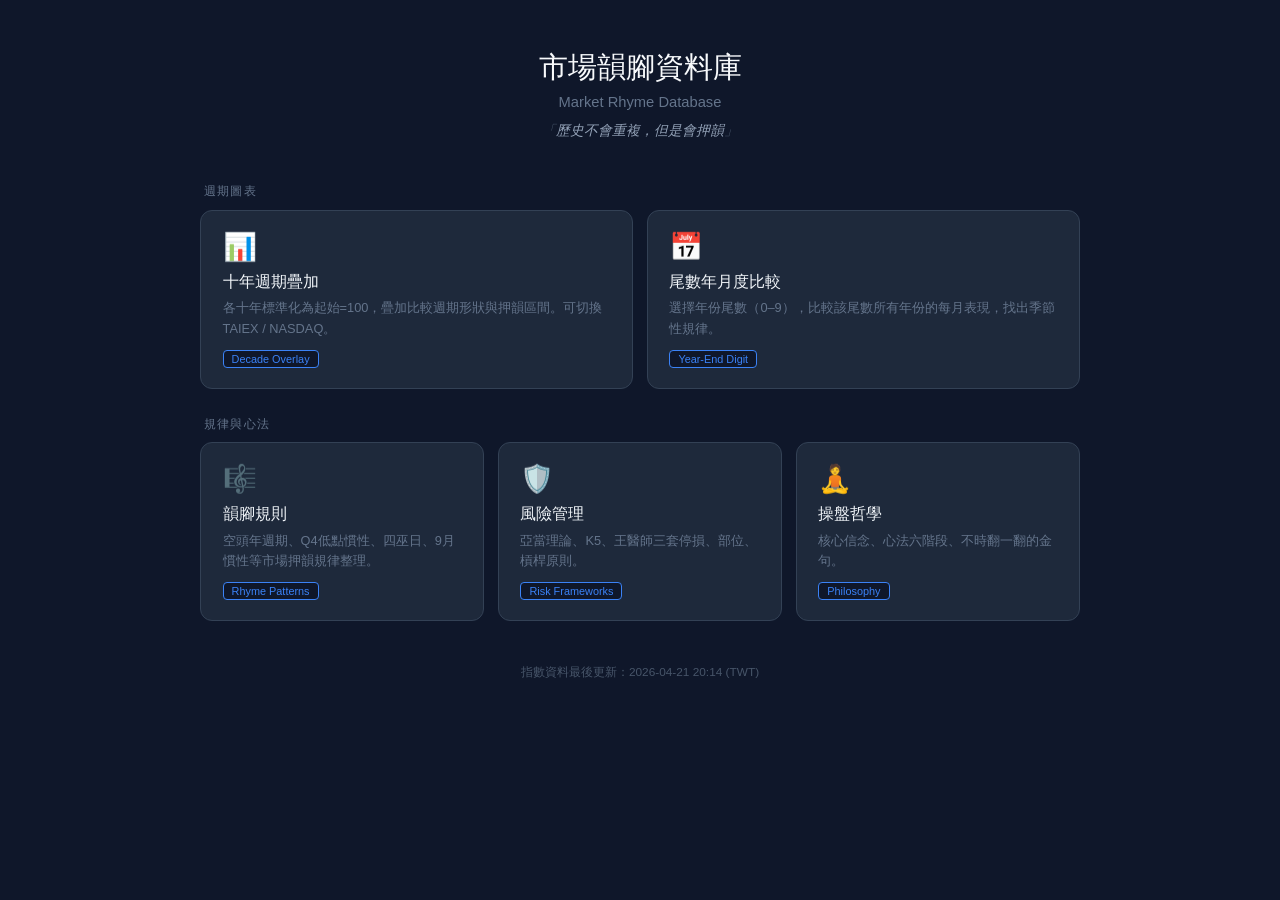
==== index.html @ 53bfaa69 "Add rhyme patterns, risk management, and philosophy pages - data/rhymes.json holds 10 market pattern" ====
<!DOCTYPE html>
<html lang="zh-TW">
<head>
<meta charset="UTF-8">
<meta name="viewport" content="width=device-width, initial-scale=1.0">
<title>市場韻腳資料庫</title>
<style>
  * { box-sizing: border-box; margin: 0; padding: 0; }
  body { font-family: -apple-system, BlinkMacSystemFont, 'Segoe UI', sans-serif;
    background: #0f172a; color: #e2e8f0; min-height: 100vh;
    display: flex; flex-direction: column; align-items: center;
    padding: 3rem 1.5rem 2rem; }
  h1 { font-size: 1.8rem; font-weight: 500; margin-bottom: 0.4rem; color: #f8fafc; text-align: center; }
  p.sub { font-size: 0.92rem; color: #64748b; margin-bottom: 0.75rem; text-align: center; max-width: 560px; }
  blockquote { font-size: 0.86rem; color: #94a3b8; font-style: italic; margin-bottom: 2.75rem;
    text-align: center; max-width: 560px; }
  blockquote::before { content: '「'; color: #475569; }
  blockquote::after  { content: '」'; color: #475569; }
  .section-label { font-size: 0.74rem; color: #64748b; text-transform: uppercase; letter-spacing: 0.1em;
    align-self: flex-start; max-width: 880px; width: 100%; margin: 0 auto 0.6rem; padding-left: 4px; }
  .cards { display: grid; grid-template-columns: repeat(auto-fit, minmax(220px, 1fr));
    gap: 0.85rem; width: 100%; max-width: 880px; margin-bottom: 1.75rem; }
  .card { background: #1e293b; border: 0.5px solid #334155; border-radius: 12px;
    padding: 1.25rem 1.35rem; text-decoration: none; color: inherit;
    transition: border-color 0.2s, transform 0.2s; display: flex; flex-direction: column; }
  .card:hover { border-color: #3b82f6; transform: translateY(-2px); }
  .card-icon { font-size: 1.7rem; margin-bottom: 0.55rem; }
  .card-title { font-size: 1rem; font-weight: 500; color: #f1f5f9; margin-bottom: 0.35rem; }
  .card-desc { font-size: 0.8rem; color: #64748b; line-height: 1.6; flex: 1; }
  .badge { display: inline-block; margin-top: 0.65rem; font-size: 0.68rem;
    padding: 2px 8px; border-radius: 4px; background: #0f172a; color: #3b82f6;
    border: 0.5px solid #3b82f6; align-self: flex-start; }
  #lastUpdated { margin-top: 1rem; font-size: 0.74rem; color: #475569; text-align: center; }
</style>
</head>
<body>
<h1>市場韻腳資料庫</h1>
<p class="sub">Market Rhyme Database</p>
<blockquote>歷史不會重複，但是會押韻</blockquote>

<div class="section-label">週期圖表</div>
<div class="cards">
  <a class="card" href="pages/decade.html">
    <div class="card-icon">📊</div>
    <div class="card-title">十年週期疊加</div>
    <div class="card-desc">各十年標準化為起始=100，疊加比較週期形狀與押韻區間。可切換 TAIEX / NASDAQ。</div>
    <span class="badge">Decade Overlay</span>
  </a>

  <a class="card" href="pages/yearly.html">
    <div class="card-icon">📅</div>
    <div class="card-title">尾數年月度比較</div>
    <div class="card-desc">選擇年份尾數（0–9），比較該尾數所有年份的每月表現，找出季節性規律。</div>
    <span class="badge">Year-End Digit</span>
  </a>
</div>

<div class="section-label">規律與心法</div>
<div class="cards">
  <a class="card" href="pages/rhymes.html">
    <div class="card-icon">🎼</div>
    <div class="card-title">韻腳規則</div>
    <div class="card-desc">空頭年週期、Q4低點慣性、四巫日、9月慣性等市場押韻規律整理。</div>
    <span class="badge">Rhyme Patterns</span>
  </a>

  <a class="card" href="pages/risk.html">
    <div class="card-icon">🛡️</div>
    <div class="card-title">風險管理</div>
    <div class="card-desc">亞當理論、K5、王醫師三套停損、部位、槓桿原則。</div>
    <span class="badge">Risk Frameworks</span>
  </a>

  <a class="card" href="pages/philosophy.html">
    <div class="card-icon">🧘</div>
    <div class="card-title">操盤哲學</div>
    <div class="card-desc">核心信念、心法六階段、不時翻一翻的金句。</div>
    <span class="badge">Philosophy</span>
  </a>
</div>

<div id="lastUpdated">載入中...</div>

<script>
fetch('data/indices.json').then(r => r.json()).then(d => {
  document.getElementById('lastUpdated').textContent = '指數資料最後更新：' + d.lastUpdated;
}).catch(() => {
  document.getElementById('lastUpdated').textContent = '指數資料尚未載入，請先執行 GitHub Actions';
});
</script>
</body>
</html>
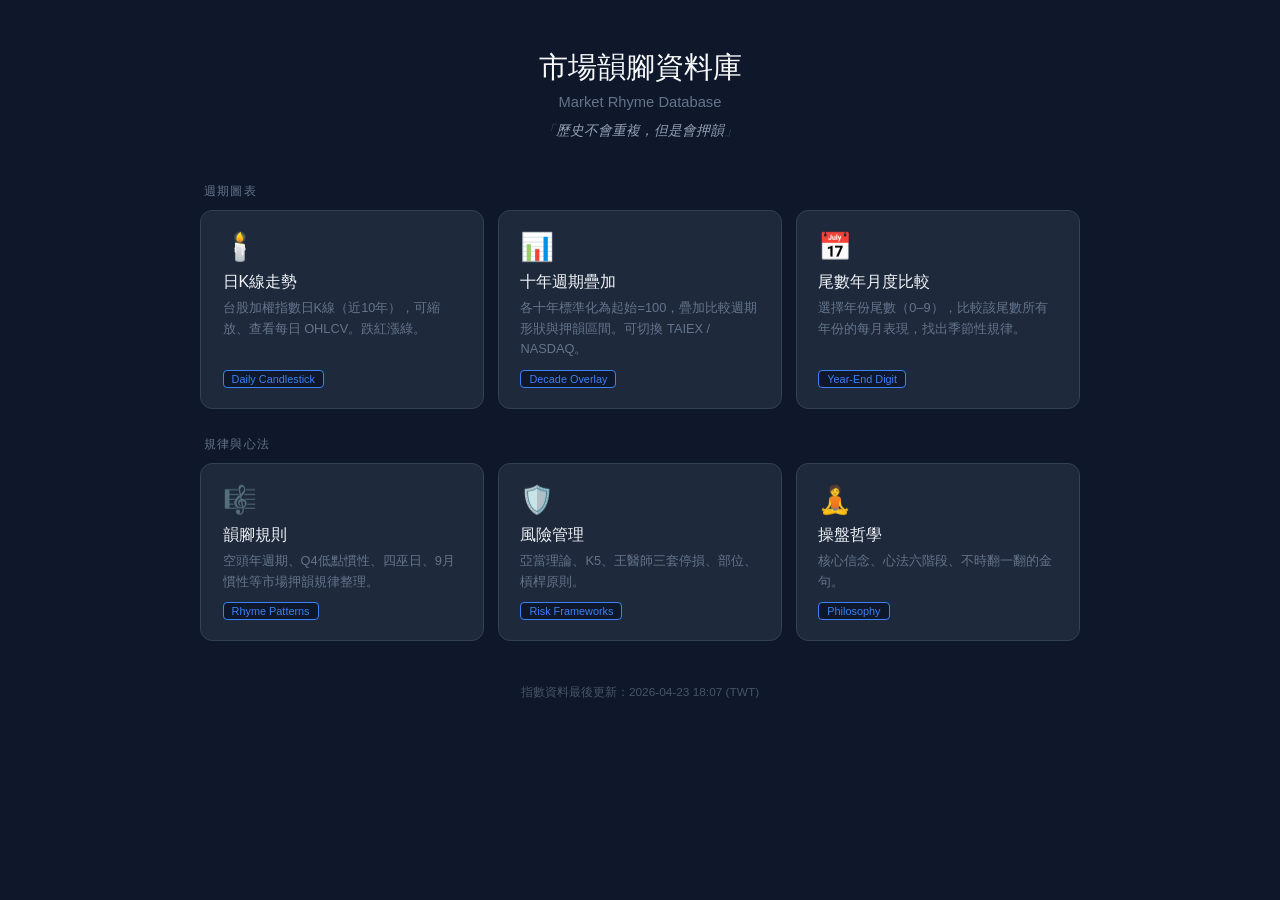
==== commit 1b7096fb: "feat: add daily candlestick chart page (kline.html) New /pages/kline.html renders TAIEX.daily from i" ====
--- a/index.html
+++ b/index.html
@@ -40,6 +40,13 @@
 
 <div class="section-label">週期圖表</div>
 <div class="cards">
+  <a class="card" href="pages/kline.html">
+    <div class="card-icon">🕯️</div>
+    <div class="card-title">日K線走勢</div>
+    <div class="card-desc">台股加權指數日K線（近10年），可縮放、查看每日 OHLCV。跌紅漲綠。</div>
+    <span class="badge">Daily Candlestick</span>
+  </a>
+
   <a class="card" href="pages/decade.html">
     <div class="card-icon">📊</div>
     <div class="card-title">十年週期疊加</div>
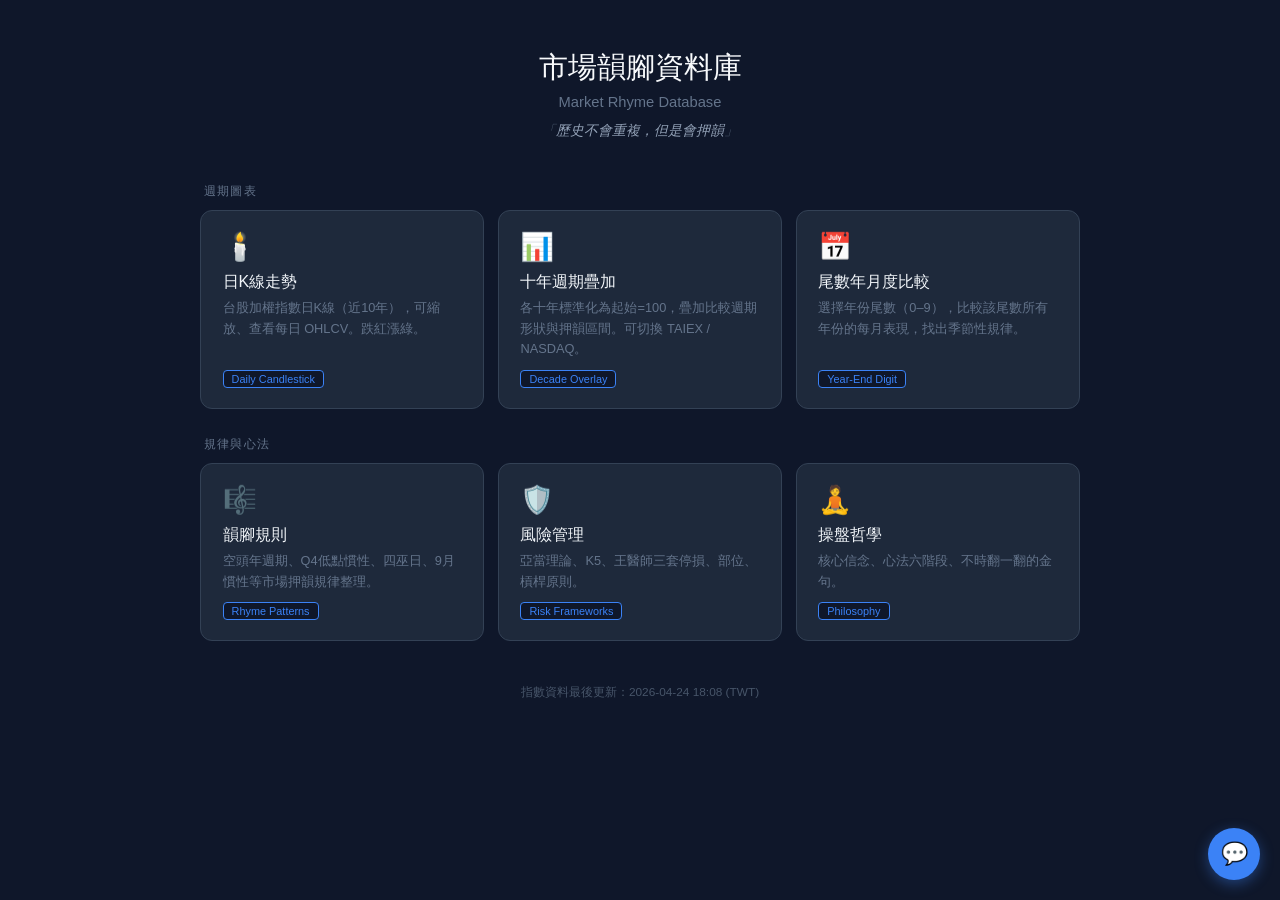
==== commit 4e3077b6: "feat: add AI chat assistant on every page - New js/chat.js auto-injects floating button (bottom-righ" ====
--- a/index.html
+++ b/index.html
@@ -95,5 +95,6 @@
   document.getElementById('lastUpdated').textContent = '指數資料尚未載入，請先執行 GitHub Actions';
 });
 </script>
+<script src="js/chat.js"></script>
 </body>
 </html>
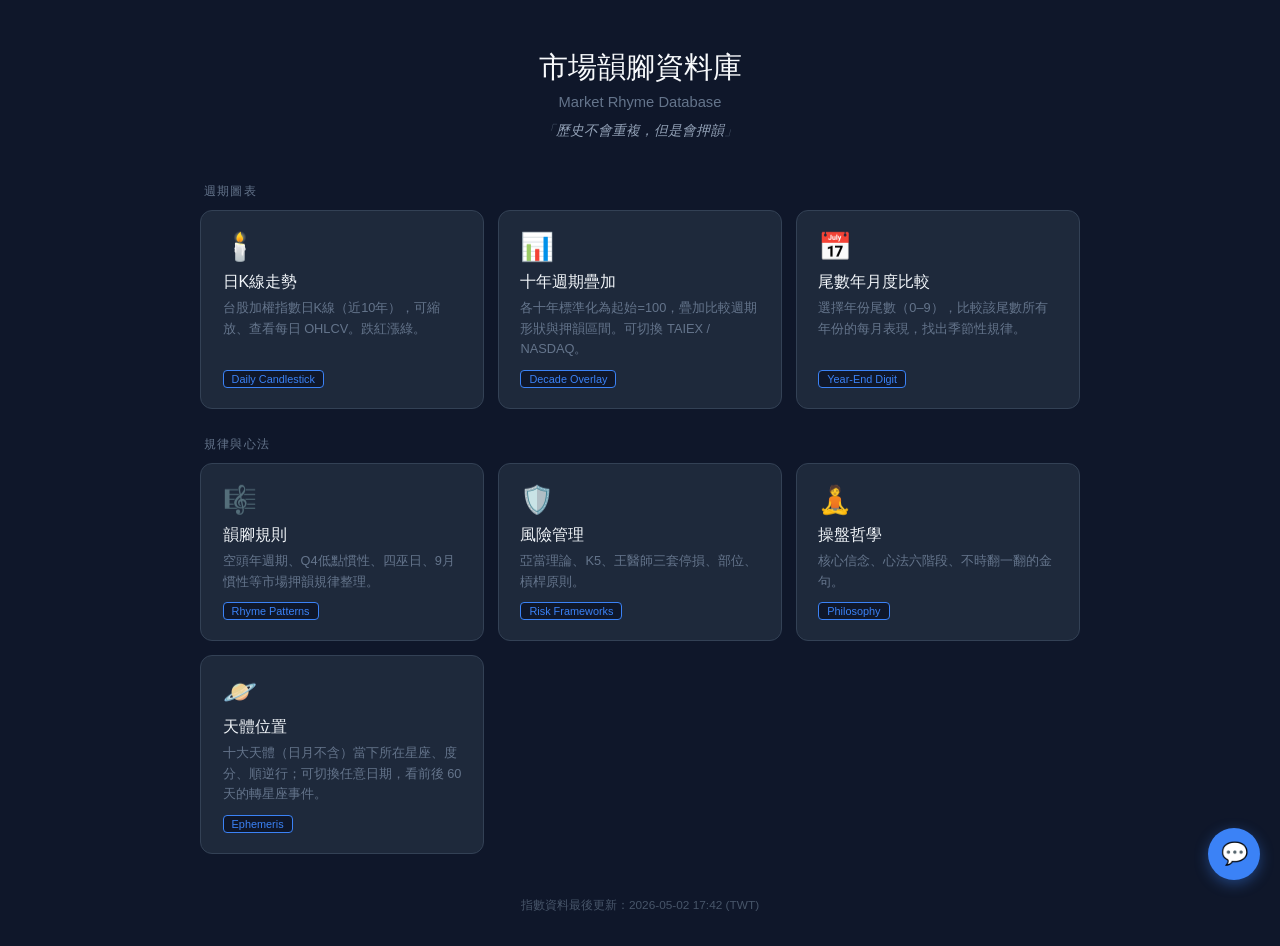
==== commit 611b0c6b: "feat: add Uranus/Neptune/Pluto + ephemeris page showing today's planets Data layer - gen_celestial.p" ====
--- a/index.html
+++ b/index.html
@@ -84,6 +84,13 @@
     <div class="card-desc">核心信念、心法六階段、不時翻一翻的金句。</div>
     <span class="badge">Philosophy</span>
   </a>
+
+  <a class="card" href="pages/celestial.html">
+    <div class="card-icon">🪐</div>
+    <div class="card-title">天體位置</div>
+    <div class="card-desc">十大天體（日月不含）當下所在星座、度分、順逆行；可切換任意日期，看前後 60 天的轉星座事件。</div>
+    <span class="badge">Ephemeris</span>
+  </a>
 </div>
 
 <div id="lastUpdated">載入中...</div>
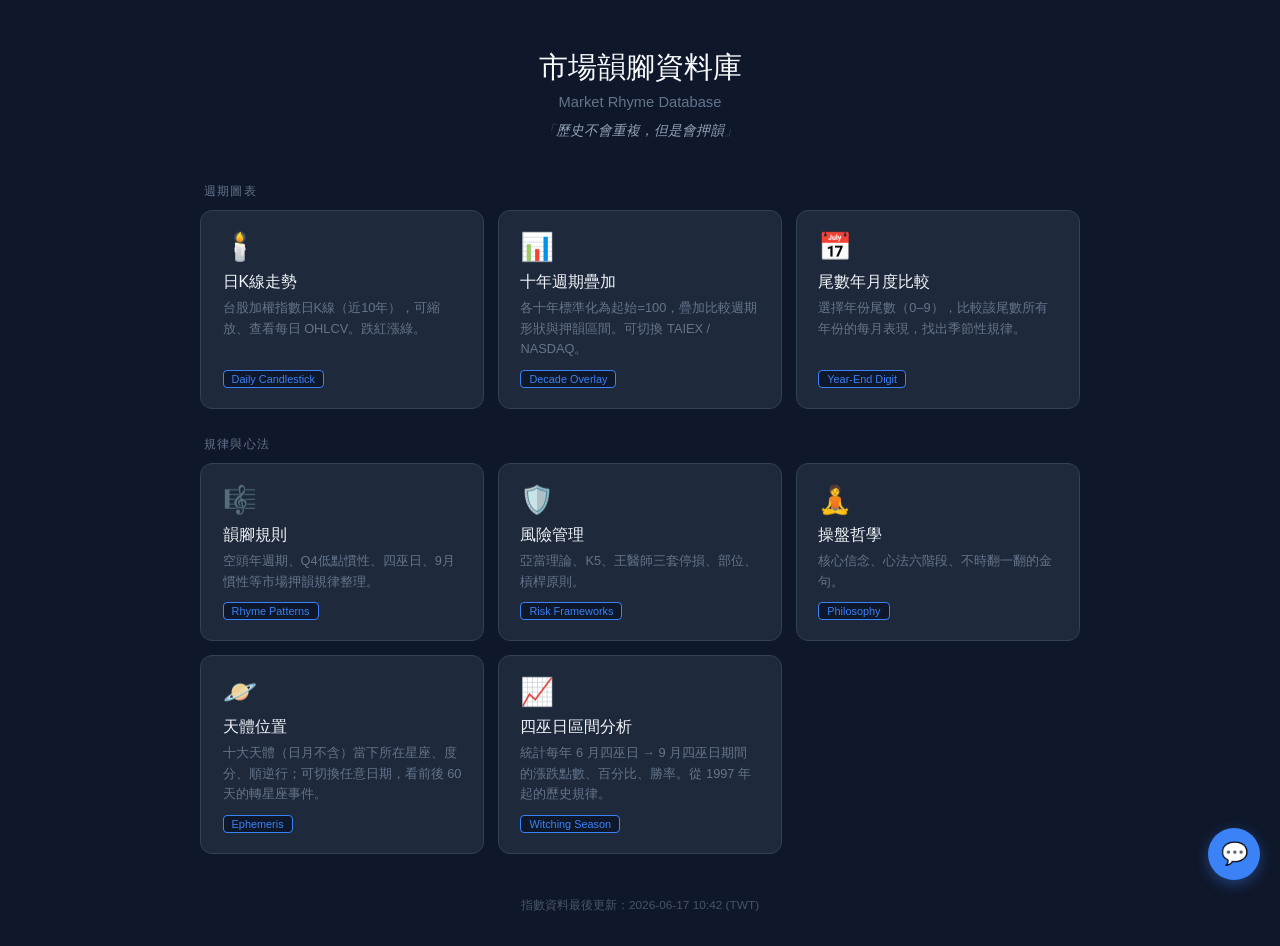
==== commit eaf842be: "feat: add witching-analysis link to homepage" ====
--- a/index.html
+++ b/index.html
@@ -91,12 +91,19 @@
     <div class="card-desc">十大天體（日月不含）當下所在星座、度分、順逆行；可切換任意日期，看前後 60 天的轉星座事件。</div>
     <span class="badge">Ephemeris</span>
   </a>
+
+  <a class="card" href="pages/witching-analysis.html">
+    <div class="card-icon">📈</div>
+    <div class="card-title">四巫日區間分析</div>
+    <div class="card-desc">統計每年 6 月四巫日 → 9 月四巫日期間的漲跌點數、百分比、勝率。從 1997 年起的歷史規律。</div>
+    <span class="badge">Witching Season</span>
+  </a>
 </div>
 
 <div id="lastUpdated">載入中...</div>
 
 <script>
-fetch('data/indices.json').then(r => r.json()).then(d => {
+fetch('data/indices.json?t=' + Date.now(), { cache: 'no-cache' }).then(r => r.json()).then(d => {
   document.getElementById('lastUpdated').textContent = '指數資料最後更新：' + d.lastUpdated;
 }).catch(() => {
   document.getElementById('lastUpdated').textContent = '指數資料尚未載入，請先執行 GitHub Actions';
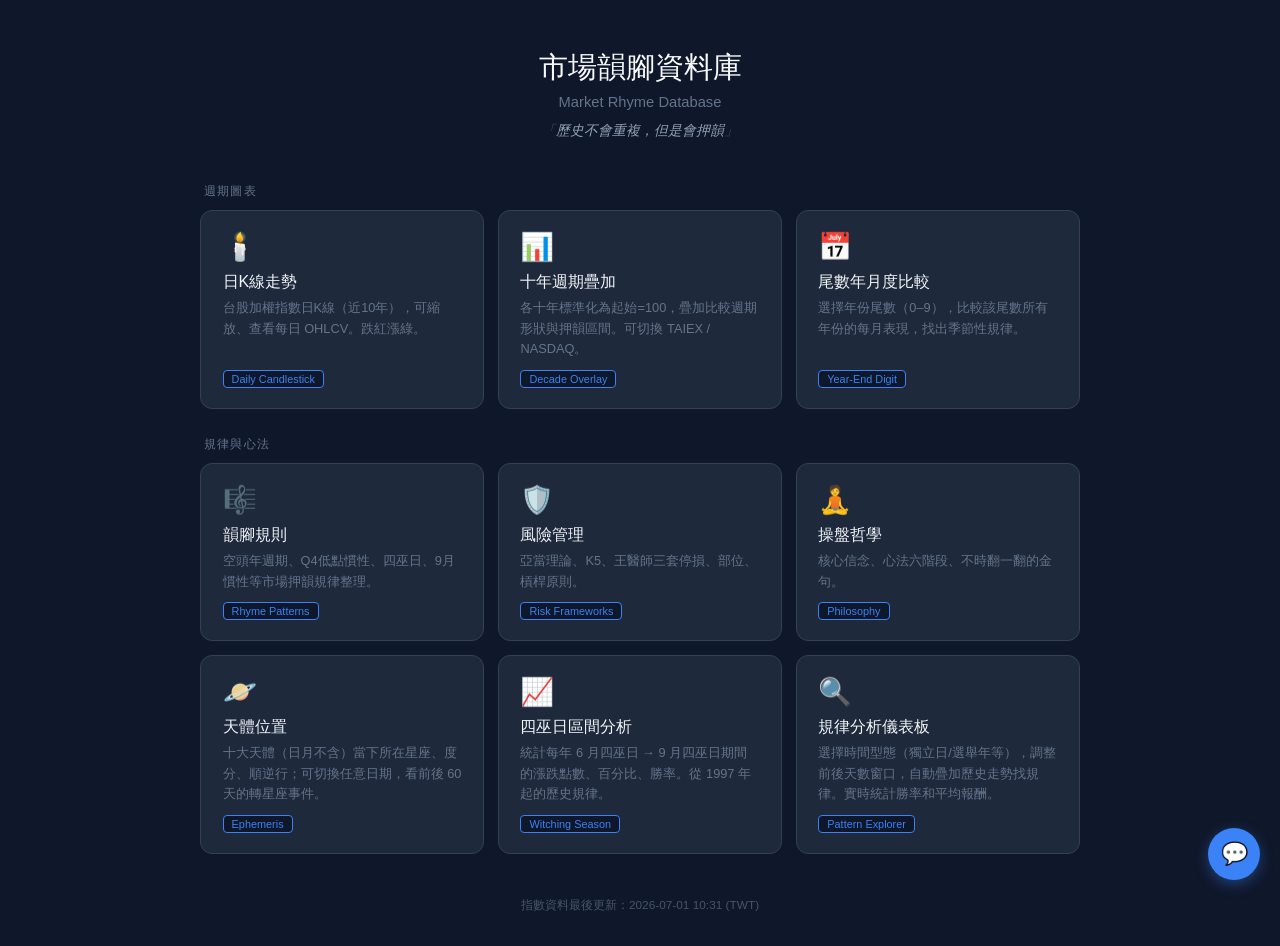
==== commit a6380261: "feat: add pattern-analyzer link to homepage" ====
--- a/index.html
+++ b/index.html
@@ -98,6 +98,13 @@
     <div class="card-desc">統計每年 6 月四巫日 → 9 月四巫日期間的漲跌點數、百分比、勝率。從 1997 年起的歷史規律。</div>
     <span class="badge">Witching Season</span>
   </a>
+
+  <a class="card" href="pages/pattern-analyzer.html">
+    <div class="card-icon">🔍</div>
+    <div class="card-title">規律分析儀表板</div>
+    <div class="card-desc">選擇時間型態（獨立日/選舉年等），調整前後天數窗口，自動疊加歷史走勢找規律。實時統計勝率和平均報酬。</div>
+    <span class="badge">Pattern Explorer</span>
+  </a>
 </div>
 
 <div id="lastUpdated">載入中...</div>
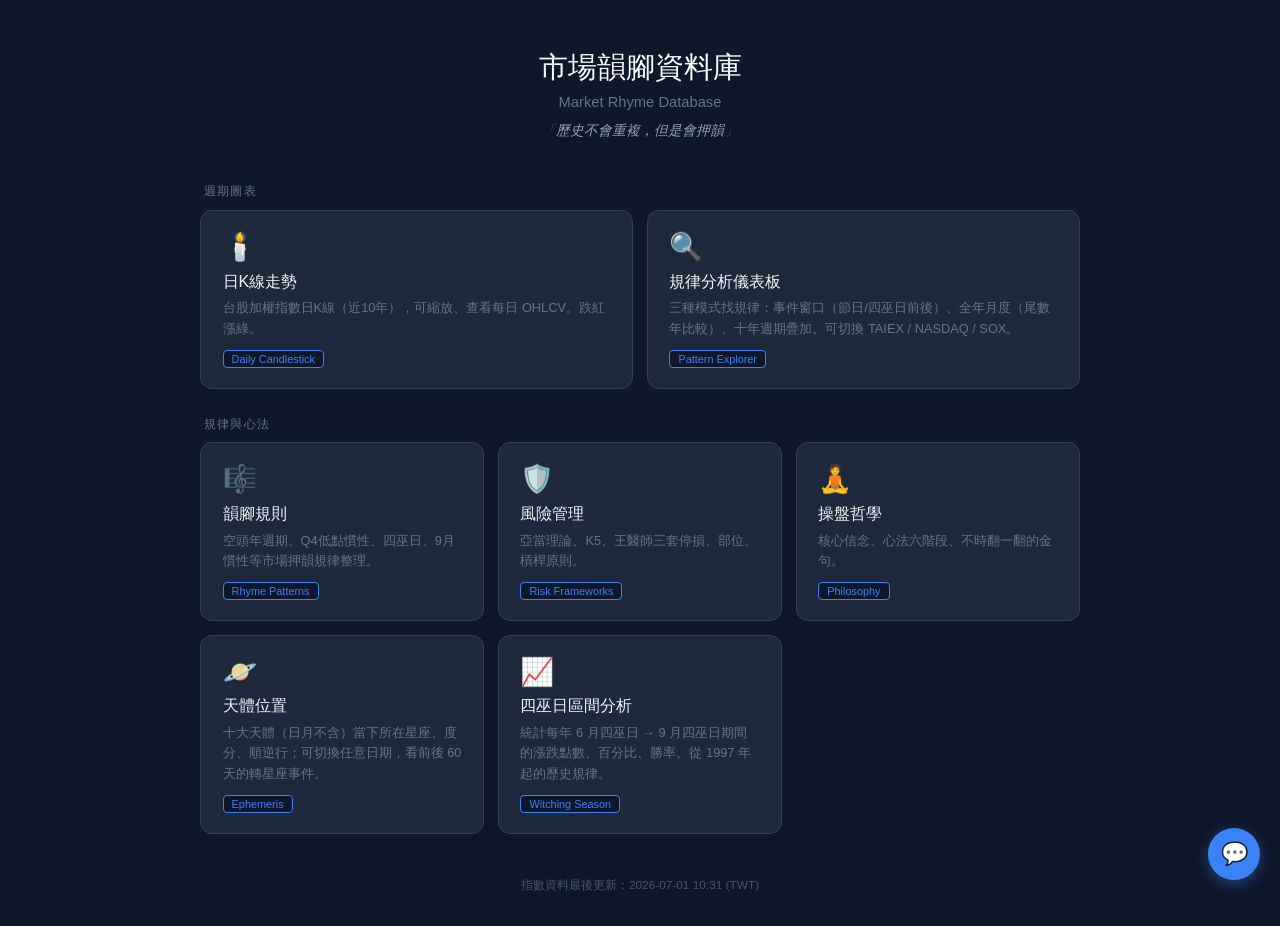
==== commit 1a65d6a5: "refactor: merge decade/yearly pages into unified pattern-analyzer dashboard Consolidated three overl" ====
--- a/index.html
+++ b/index.html
@@ -47,18 +47,11 @@
     <span class="badge">Daily Candlestick</span>
   </a>
 
-  <a class="card" href="pages/decade.html">
-    <div class="card-icon">📊</div>
-    <div class="card-title">十年週期疊加</div>
-    <div class="card-desc">各十年標準化為起始=100，疊加比較週期形狀與押韻區間。可切換 TAIEX / NASDAQ。</div>
-    <span class="badge">Decade Overlay</span>
-  </a>
-
-  <a class="card" href="pages/yearly.html">
-    <div class="card-icon">📅</div>
-    <div class="card-title">尾數年月度比較</div>
-    <div class="card-desc">選擇年份尾數（0–9），比較該尾數所有年份的每月表現，找出季節性規律。</div>
-    <span class="badge">Year-End Digit</span>
+  <a class="card" href="pages/pattern-analyzer.html">
+    <div class="card-icon">🔍</div>
+    <div class="card-title">規律分析儀表板</div>
+    <div class="card-desc">三種模式找規律：事件窗口（節日/四巫日前後）、全年月度（尾數年比較）、十年週期疊加。可切換 TAIEX / NASDAQ / SOX。</div>
+    <span class="badge">Pattern Explorer</span>
   </a>
 </div>
 
@@ -98,13 +91,6 @@
     <div class="card-desc">統計每年 6 月四巫日 → 9 月四巫日期間的漲跌點數、百分比、勝率。從 1997 年起的歷史規律。</div>
     <span class="badge">Witching Season</span>
   </a>
-
-  <a class="card" href="pages/pattern-analyzer.html">
-    <div class="card-icon">🔍</div>
-    <div class="card-title">規律分析儀表板</div>
-    <div class="card-desc">選擇時間型態（獨立日/選舉年等），調整前後天數窗口，自動疊加歷史走勢找規律。實時統計勝率和平均報酬。</div>
-    <span class="badge">Pattern Explorer</span>
-  </a>
 </div>
 
 <div id="lastUpdated">載入中...</div>
